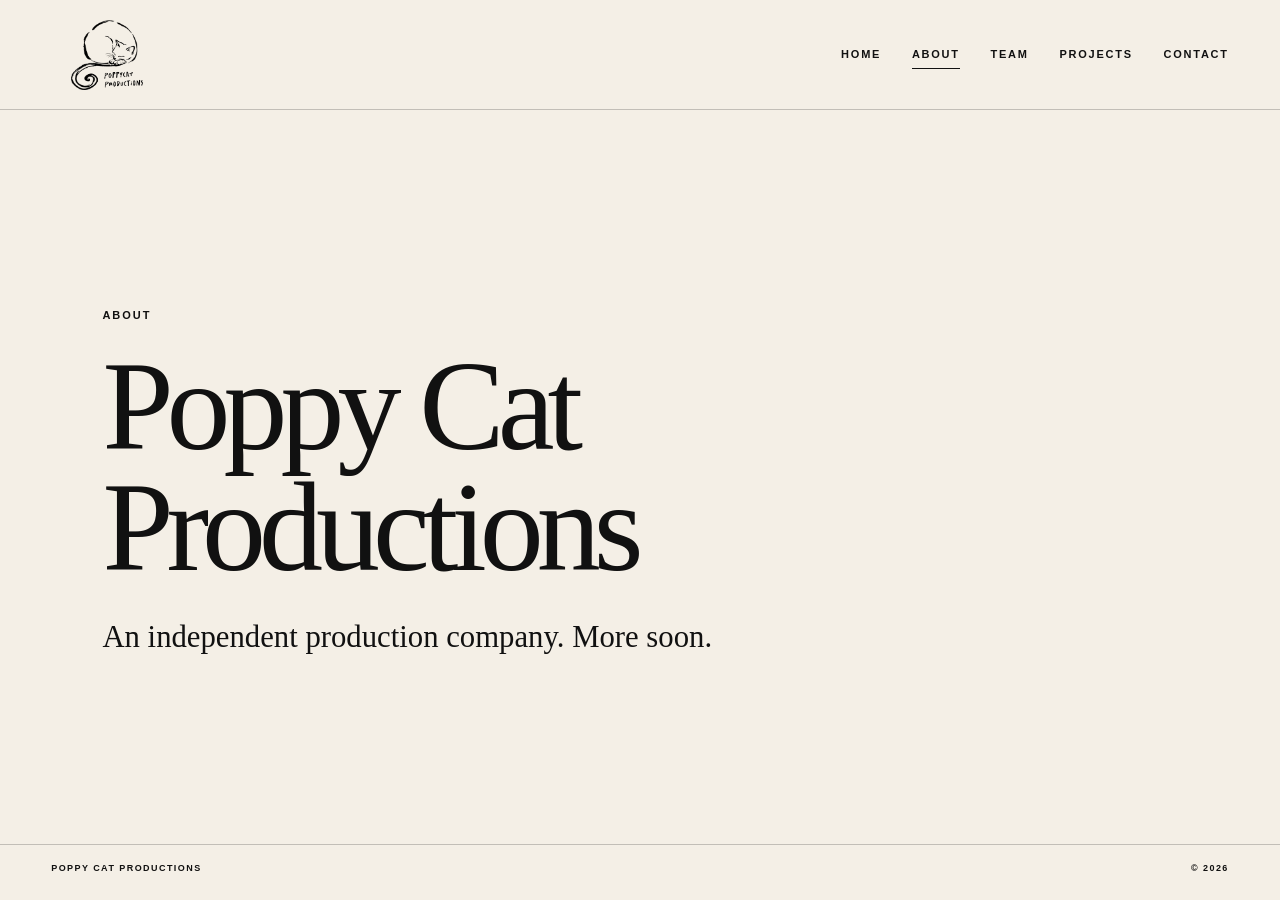
==== about.html @ dfee5e35 "Build Poppy Cat multi-page site" ====
<!doctype html>
<html lang="en">
<head>
  <meta charset="utf-8">
  <meta name="viewport" content="width=device-width, initial-scale=1">
  <title>About | Poppy Cat Productions</title>
  <meta name="description" content="Poppy Cat Productions — About.">
  <link rel="stylesheet" href="styles.css">
</head>
<body>
  <header class="site-header">
  <a class="brand" href="index.html" aria-label="Poppy Cat Productions home"><img src="assets/logo.webp" alt="Poppy Cat Productions"></a>
  <nav aria-label="Primary navigation">
    <a href="index.html">home</a>
    <a aria-current="page" href="about.html">about</a>
    <a href="team.html">team</a>
    <a href="projects.html">projects</a>
    <a href="contact.html">contact</a>
  </nav>
</header>
  <main><section class="page-intro">
  <p class="eyebrow">About</p>
  <h1>Poppy Cat Productions</h1>
  <p class="lede">An independent production company. More soon.</p>
</section></main>
  <footer><span>Poppy Cat Productions</span><span>&copy; 2026</span></footer>
</body>
</html>
---- styles.css ----
:root{--paper:#f4efe6;--ink:#111;--line:rgba(17,17,17,.22);font-family:Arial,Helvetica,sans-serif;color:var(--ink);background:var(--paper)}*{box-sizing:border-box}html{min-height:100%;background:var(--paper)}body{min-height:100vh;margin:0;display:flex;flex-direction:column}a{color:inherit}.site-header{min-height:110px;padding:18px clamp(22px,4vw,64px);display:flex;align-items:center;justify-content:space-between;border-bottom:1px solid var(--line);gap:28px}.brand{display:block;width:112px;flex:none}.brand img{display:block;width:100%;height:70px;object-fit:contain}.site-header nav{display:flex;flex-wrap:wrap;justify-content:flex-end;gap:10px clamp(14px,2.4vw,34px)}.site-header nav a{text-decoration:none;text-transform:uppercase;font-size:11px;font-weight:700;letter-spacing:.16em;padding:8px 0;border-bottom:1px solid transparent}.site-header nav a:hover,.site-header nav a[aria-current=page]{border-bottom-color:var(--ink)}main{flex:1}.hero{min-height:calc(100vh - 166px);display:grid;align-content:center;justify-items:center;text-align:center;padding:56px 24px}.hero-logo{width:min(580px,82vw);max-height:42vh;object-fit:contain;margin-bottom:32px}.eyebrow,.status,.person p{text-transform:uppercase;font-size:11px;line-height:1.5;font-weight:700;letter-spacing:.18em}.hero h1,.page-intro h1{font-family:Georgia,"Times New Roman",serif;font-weight:400;letter-spacing:-.055em;line-height:.94}.hero h1{font-size:clamp(48px,8vw,116px);margin:6px 0 24px}.status{margin:0;color:rgba(17,17,17,.58)}.page-intro{min-height:calc(100vh - 166px);padding:clamp(68px,10vw,150px) clamp(24px,8vw,130px);display:flex;flex-direction:column;justify-content:center}.page-intro.compact{min-height:auto;padding-bottom:54px}.page-intro h1{font-size:clamp(54px,10vw,140px);max-width:900px;margin:12px 0 30px}.lede{font-family:Georgia,"Times New Roman",serif;font-size:clamp(20px,2.4vw,34px);line-height:1.35;max-width:650px;margin:0}.team-grid{padding:0 clamp(24px,8vw,130px) clamp(80px,10vw,150px);display:grid;grid-template-columns:repeat(3,1fr);gap:clamp(18px,3vw,46px)}.person img{display:block;width:100%;aspect-ratio:2/3;object-fit:cover;filter:grayscale(1);border:1px solid var(--line)}.person h2{font-family:Georgia,"Times New Roman",serif;font-weight:400;font-size:clamp(22px,2.3vw,34px);line-height:1.05;letter-spacing:-.03em;margin:20px 0 9px}.person p{margin:0;color:rgba(17,17,17,.62)}footer{min-height:56px;padding:18px clamp(22px,4vw,64px);border-top:1px solid var(--line);display:flex;justify-content:space-between;gap:20px;text-transform:uppercase;font-size:9px;font-weight:700;letter-spacing:.16em}@media(max-width:700px){.site-header{align-items:flex-start;flex-direction:column}.brand{width:88px}.brand img{height:54px}.site-header nav{justify-content:flex-start;gap:4px 18px}.hero{min-height:auto;padding-block:72px}.page-intro{min-height:62vh}.team-grid{grid-template-columns:1fr;gap:58px}.person h2{font-size:30px}}
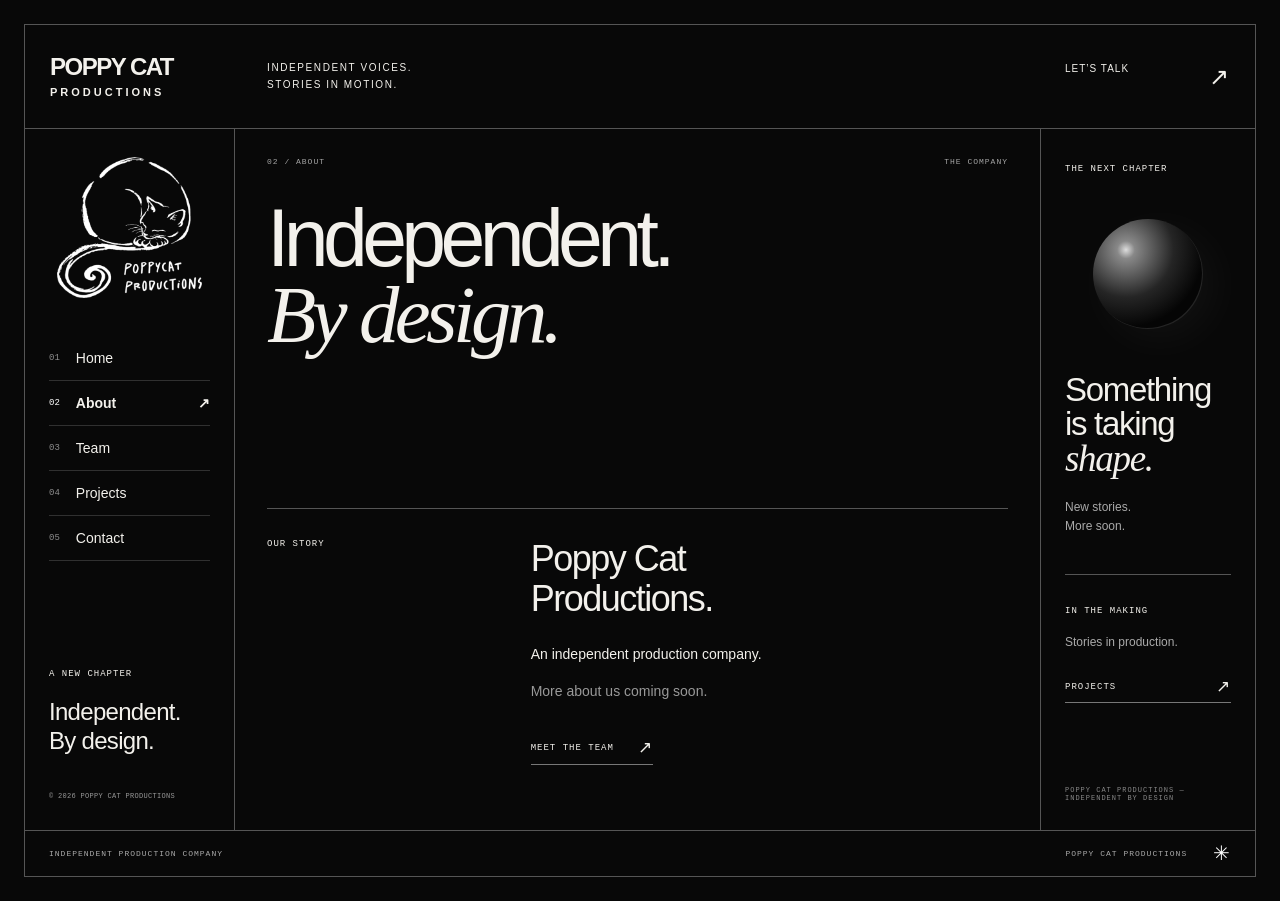
==== commit 89cee2c0: "Redesign as monochrome cinematic single-page site with persistent frame" ====
--- a/about.html
+++ b/about.html
@@ -1,28 +1 @@
-<!doctype html>
-<html lang="en">
-<head>
-  <meta charset="utf-8">
-  <meta name="viewport" content="width=device-width, initial-scale=1">
-  <title>About | Poppy Cat Productions</title>
-  <meta name="description" content="Poppy Cat Productions — About.">
-  <link rel="stylesheet" href="styles.css">
-</head>
-<body>
-  <header class="site-header">
-  <a class="brand" href="index.html" aria-label="Poppy Cat Productions home"><img src="assets/logo.webp" alt="Poppy Cat Productions"></a>
-  <nav aria-label="Primary navigation">
-    <a href="index.html">home</a>
-    <a aria-current="page" href="about.html">about</a>
-    <a href="team.html">team</a>
-    <a href="projects.html">projects</a>
-    <a href="contact.html">contact</a>
-  </nav>
-</header>
-  <main><section class="page-intro">
-  <p class="eyebrow">About</p>
-  <h1>Poppy Cat Productions</h1>
-  <p class="lede">An independent production company. More soon.</p>
-</section></main>
-  <footer><span>Poppy Cat Productions</span><span>&copy; 2026</span></footer>
-</body>
-</html>+<!doctype html><html lang="en"><head><meta charset="utf-8"><meta name="viewport" content="width=device-width, initial-scale=1"><meta http-equiv="refresh" content="0;url=index.html#about"><title>about | Poppy Cat Productions</title><script>location.replace('index.html#about');</script></head><body><a href="index.html#about">Continue to about</a></body></html>
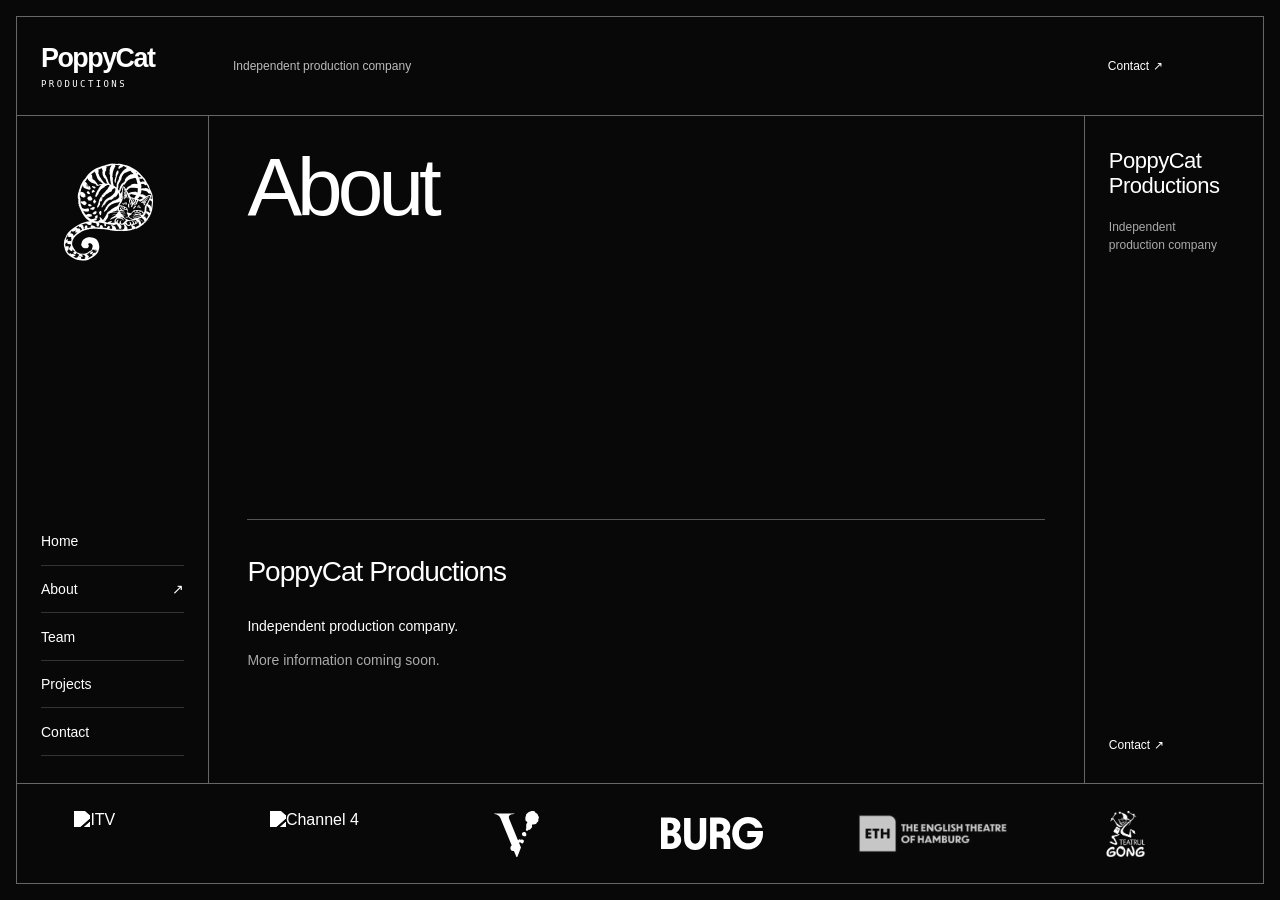
==== commit 126066c4: "Simplify PoppyCat design, fit viewport, add bios and team credit logos" ====
--- a/about.html
+++ b/about.html
@@ -1 +1 @@
-<!doctype html><html lang="en"><head><meta charset="utf-8"><meta name="viewport" content="width=device-width, initial-scale=1"><meta http-equiv="refresh" content="0;url=index.html#about"><title>about | Poppy Cat Productions</title><script>location.replace('index.html#about');</script></head><body><a href="index.html#about">Continue to about</a></body></html>+<!doctype html><html lang="en"><head><meta charset="utf-8"><meta name="viewport" content="width=device-width, initial-scale=1"><meta http-equiv="refresh" content="0;url=index.html#about"><title>PoppyCat Productions</title><script>location.replace('index.html#about');</script></head><body><a href="index.html#about">Continue to about</a></body></html>
